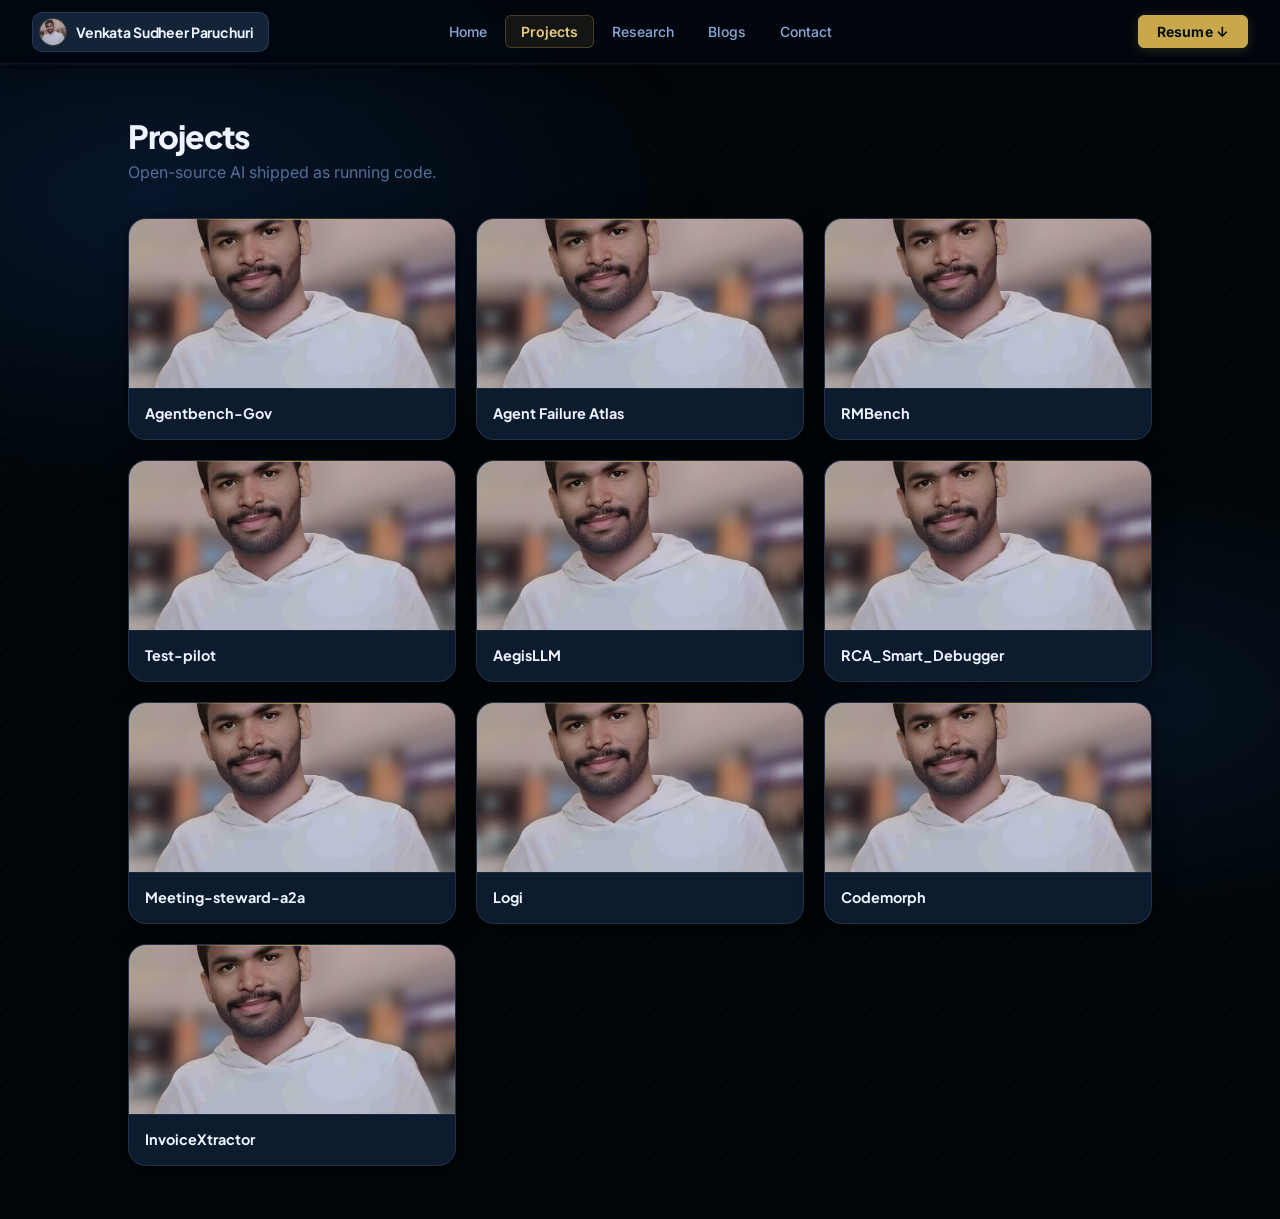
==== projects.html @ f0b174a9 "commit" ====
<!DOCTYPE html>
<html lang="en">
<head>
    <meta charset="UTF-8" />
    <meta name="viewport" content="width=device-width, initial-scale=1.0" />
    <title>Projects — Venkata Sudheer Paruchuri</title>
    <link rel="icon" href="PIC.jpg" type="image/jpeg" />
    <link rel="stylesheet" href="styles.css" />
</head>
<body>

<nav class="navbar">
    <div class="home-button">
        <img src="PIC.jpg" alt="Profile" />
        <span>Venkata Sudheer Paruchuri</span>
    </div>
    <div class="nav-center">
        <button onclick="location.href='index.html'">Home</button>
        <button class="active" onclick="location.href='projects.html'">Projects</button>
        <button onclick="location.href='research.html'">Research</button>
        <button onclick="location.href='blogs.html'">Blogs</button>
        <button onclick="location.href='contact.html'">Contact</button>
    </div>
    <div class="nav-end">
        <a href="Sudheer_Resume.pdf" target="_blank" download class="nav-resume">Resume ↓</a>
    </div>
</nav>

<main class="projects-container">
    <h1>Projects</h1>
    <span class="page-tagline">Open-source AI shipped as running code.</span>
    <div id="project-cards" class="project-cards">
        <div class="loading">Loading projects...</div>
    </div>
</main>

<script>
const username = "VenkataSudheer1863";

const projects = [
    { repo: "Agentbench-Gov",      title: "Agentbench-Gov"      },
    { repo: "Agent_failure_atlas", title: "Agent Failure Atlas"  },
    { repo: "RMBench",             title: "RMBench"              },
    { repo: "Test-pilot",      title: "Test-pilot"      },
    { repo: "AegisLLM",      title: "AegisLLM"      },
    { repo: "RCA_Smart_Debugger",      title: "RCA_Smart_Debugger"      },
    { repo: "meeting-steward-a2a",      title: "Meeting-steward-a2a"      },
    { repo: "Logi",      title: "Logi"      },
    { repo: "Codemorph",      title: "Codemorph"      },
    { repo: "InvoiceXtractor",      title: "InvoiceXtractor"      }
];

const container = document.getElementById("project-cards");

function renderProjects() {
    container.innerHTML = "";
    projects.forEach((project, idx) => {
        const imageUrl = `https://opengraph.githubassets.com/1/${username}/${project.repo}`;
        const card = document.createElement("div");
        card.className = "project-card reveal";
        card.style.transitionDelay = `${idx * 0.1}s`;
        card.innerHTML = `
            <img
                src="${imageUrl}"
                alt="${project.title}"
                loading="lazy"
                onerror="this.onerror=null;this.src='PIC.jpg';"
            />
            <h3>${project.title}</h3>
        `;
        card.onclick = () => {
            window.open(`https://github.com/${username}/${project.repo}`, "_blank");
        };
        container.appendChild(card);
    });

    // observe after render
    const observer = new IntersectionObserver(entries => {
        entries.forEach(entry => {
            if (entry.isIntersecting) {
                entry.target.classList.add('visible');
                observer.unobserve(entry.target);
            }
        });
    }, { threshold: 0.06 });

    document.querySelectorAll('.reveal').forEach(el => observer.observe(el));

    // 3D tilt
    document.querySelectorAll('.project-card').forEach(card => {
        card.addEventListener('mousemove', e => {
            const r = card.getBoundingClientRect();
            const x = (e.clientX - r.left) / r.width  - 0.5;
            const y = (e.clientY - r.top)  / r.height - 0.5;
            card.style.transform = `perspective(700px) rotateY(${x * 8}deg) rotateX(${-y * 8}deg) translateY(-5px)`;
        });
        card.addEventListener('mouseleave', () => { card.style.transform = ''; });
    });
}

document.addEventListener("DOMContentLoaded", renderProjects);
</script>

</body>
</html>
---- styles.css ----
@import url('https://fonts.googleapis.com/css2?family=Plus+Jakarta+Sans:wght@400;500;600;700;800&family=Inter:wght@300;400;500;600;700&display=swap');

/* ─── CSS Custom Property for Animated Ring ─── */
@property --ring-angle {
  syntax: '<angle>';
  inherits: false;
  initial-value: 180deg;
}

/* ─── Design Tokens ──────────────────────────── */
:root {
  --bg:          #010608;
  --bg-1:        #0d1b2e;
  --bg-2:        #132338;
  --bg-3:        #192d46;
  --bg-4:        #1f3756;
  --b0:          rgba(160,190,255,0.04);
  --b1:          rgba(160,190,255,0.08);
  --b2:          rgba(160,190,255,0.13);
  --b3:          rgba(160,190,255,0.22);
  --t0:          #eef3ff;
  --t1:          #8aaad8;
  --t2:          #546f9a;
  --t3:          #304870;
  --accent:      #c9a84c;
  --accent-dim:  rgba(201,168,76,0.10);
  --accent-bdr:  rgba(201,168,76,0.28);
  --accent-glow: rgba(201,168,76,0.22);
  --accent-txt:  #e8cf78;
  --green:       #34d399;
  --green-dim:   rgba(52,211,153,0.10);
  --amber:       #fbbf24;
  --amber-dim:   rgba(251,191,36,0.10);
  --font-h:      'Plus Jakarta Sans', system-ui, sans-serif;
  --font-b:      'Inter', system-ui, sans-serif;
  --tr:          0.2s ease;
  --tr-smooth:   0.4s cubic-bezier(0.16,1,0.3,1);
  --r-sm:        6px;
  --r:           10px;
  --r-lg:        14px;
  --r-xl:        18px;
  --shadow-sm:   0 1px 4px rgba(0,0,0,0.35), 0 1px 2px rgba(0,0,0,0.25);
  --shadow:      0 2px 10px rgba(0,0,0,0.45), 0 4px 24px rgba(0,0,0,0.30);
  --shadow-lg:   0 4px 16px rgba(0,0,0,0.55), 0 12px 44px rgba(0,0,0,0.40);
  --gold-line:   linear-gradient(90deg, transparent, var(--accent), transparent);
}

/* ─── Keyframes ──────────────────────────────── */

@keyframes ring-spin {
  to { --ring-angle: 540deg; }
}

@keyframes float {
  0%, 100% { transform: translateY(0px); }
  50%       { transform: translateY(-10px); }
}

@keyframes avatar-glow {
  0%, 100% {
    box-shadow: 0 0 0 1px rgba(201,168,76,0.15), 0 8px 36px rgba(201,168,76,0.22);
  }
  50% {
    box-shadow: 0 0 0 2px rgba(201,168,76,0.4), 0 8px 56px rgba(201,168,76,0.48),
                0 0 90px rgba(201,168,76,0.14);
  }
}

@keyframes pulse-dot {
  0%, 100% {
    box-shadow: 0 0 0 1px var(--accent-bdr), 0 0 8px var(--accent-glow);
    transform: scale(1);
  }
  50% {
    box-shadow: 0 0 0 4px rgba(201,168,76,0.12), 0 0 22px rgba(201,168,76,0.45);
    transform: scale(1.22);
  }
}

@keyframes pulse-green {
  0%, 100% {
    box-shadow: 0 0 6px rgba(52,211,153,0.4);
    transform: scale(1);
  }
  50% {
    box-shadow: 0 0 0 4px rgba(52,211,153,0.1), 0 0 20px rgba(52,211,153,0.55);
    transform: scale(1.25);
  }
}

@keyframes slideInLeft {
  from { opacity: 0; transform: translateX(-44px); }
  to   { opacity: 1; transform: translateX(0); }
}

@keyframes slideInRight {
  from { opacity: 0; transform: translateX(44px); }
  to   { opacity: 1; transform: translateX(0); }
}

@keyframes revealUp {
  from { opacity: 0; transform: translateY(28px); }
  to   { opacity: 1; transform: translateY(0); }
}

@keyframes fadeInUp {
  from { opacity: 0; transform: translateY(14px); }
  to   { opacity: 1; transform: translateY(0); }
}

@keyframes scaleIn {
  from { opacity: 0; transform: scale(0.88) translateY(18px); }
  to   { opacity: 1; transform: scale(1) translateY(0); }
}

@keyframes navbar-slide-down {
  from { transform: translateY(-100%); opacity: 0; }
  to   { transform: translateY(0);     opacity: 1; }
}

@keyframes shine-sweep {
  0%   { left: -80%; opacity: 0; }
  30%  { opacity: 0.55; }
  100% { left: 130%;   opacity: 0; }
}

@keyframes grid-drift {
  from { background-position: 0 0; }
  to   { background-position: 36px 36px; }
}

@keyframes gold-pulse {
  0%, 100% { opacity: 0.45; }
  50%       { opacity: 1; }
}

@keyframes dot-glow {
  0%, 100% {
    box-shadow: 0 0 6px rgba(201,168,76,0.45);
    transform: scale(1);
  }
  50% {
    box-shadow: 0 0 14px rgba(201,168,76,0.85), 0 0 28px rgba(201,168,76,0.3);
    transform: scale(1.35);
  }
}

@keyframes skill-pop {
  from { opacity: 0; transform: scale(0.78) translateY(8px); }
  to   { opacity: 1; transform: scale(1) translateY(0); }
}

@keyframes popup-in {
  from { opacity: 0; transform: scale(0.82) translateY(24px); }
  to   { opacity: 1; transform: scale(1) translateY(0); }
}

@keyframes name-glow {
  0%, 100% { text-shadow: none; }
  50%       { text-shadow: 0 0 32px rgba(201,168,76,0.22), 0 0 64px rgba(201,168,76,0.08); }
}

@keyframes border-breathe {
  0%, 100% { opacity: 0.45; transform: scaleX(0.65); }
  50%       { opacity: 1;    transform: scaleX(1); }
}

@keyframes status-glow-green {
  0%, 100% { box-shadow: 0 0 0 rgba(52,211,153,0); }
  50%       { box-shadow: 0 0 10px rgba(52,211,153,0.3); }
}

@keyframes bg-breathe {
  from { opacity: 0.6; }
  to   { opacity: 1; }
}

/* ─── Reset ──────────────────────────────────── */
*, *::before, *::after {
  box-sizing: border-box;
  scrollbar-width: thin;
  scrollbar-color: var(--bg-3) transparent;
}

*::-webkit-scrollbar { width: 4px; }
*::-webkit-scrollbar-track { background: transparent; }
*::-webkit-scrollbar-thumb { background: var(--bg-3); border-radius: 10px; }

body {
  margin: 0;
  background-color: var(--bg);
  background-image: radial-gradient(circle at 1px 1px, rgba(160,190,255,0.038) 1px, transparent 0);
  background-size: 36px 36px;
  font-family: var(--font-b);
  color: var(--t0);
  min-height: 100vh;
  -webkit-font-smoothing: antialiased;
  -moz-osx-font-smoothing: grayscale;
  animation: grid-drift 28s linear infinite;
}

body::before {
  content: '';
  position: fixed;
  inset: 0;
  background:
    radial-gradient(ellipse 70% 55% at 12% 22%, rgba(13,35,72,0.55) 0%, transparent 62%),
    radial-gradient(ellipse 55% 45% at 88% 78%, rgba(19,42,78,0.38) 0%, transparent 56%);
  pointer-events: none;
  z-index: 0;
  animation: bg-breathe 14s ease-in-out infinite alternate;
}

/* make sure all direct children sit above the ::before overlay */
body > * { position: relative; z-index: 1; }

/* ─── Navbar ─────────────────────────────────── */
.navbar {
  display: grid;
  grid-template-columns: 1fr auto 1fr;
  align-items: center;
  background: rgba(2,7,15,0.88);
  backdrop-filter: blur(24px);
  -webkit-backdrop-filter: blur(24px);
  padding: 0 32px;
  position: sticky;
  top: 0;
  z-index: 1000;
  border-bottom: 1px solid var(--b1);
  height: 64px;
  box-shadow: 0 1px 0 var(--b0), 0 4px 20px rgba(0,0,0,0.5);
  animation: navbar-slide-down 0.55s cubic-bezier(0.16,1,0.3,1) both;
}

.home-button {
  display: flex;
  align-items: center;
  gap: 9px;
  background: var(--bg-2);
  border: 1px solid var(--b2);
  padding: 5px 14px 5px 6px;
  border-radius: var(--r);
  cursor: default;
  color: var(--t0);
  font-family: var(--font-h);
  font-size: 0.875rem;
  font-weight: 700;
  letter-spacing: -0.01em;
  user-select: none;
  -webkit-user-select: none;
  width: fit-content;
  transition: border-color var(--tr), background var(--tr);
}

.home-button:hover {
  border-color: var(--accent-bdr);
  background: var(--bg-3);
}

.home-button img {
  width: 28px;
  height: 28px;
  border-radius: 50%;
  object-fit: cover;
  border: 1.5px solid var(--accent-bdr);
  transition: border-color var(--tr);
}

.nav-center {
  display: flex;
  align-items: center;
  gap: 2px;
}

.nav-center button {
  background: none;
  color: var(--t1);
  border: 1px solid transparent;
  padding: 7px 15px;
  border-radius: var(--r-sm);
  cursor: pointer;
  font-family: var(--font-b);
  font-size: 0.875rem;
  font-weight: 500;
  transition: color var(--tr), border-color var(--tr), background var(--tr), transform var(--tr);
}

.nav-center button:hover {
  color: var(--t0);
  border-color: var(--b2);
  background: var(--bg-2);
  transform: translateY(-1px);
}

.nav-center button:active {
  transform: translateY(0);
}

.nav-center button.active {
  color: var(--accent-txt);
  border-color: var(--accent-bdr);
  background: var(--accent-dim);
  font-weight: 600;
}

.nav-end {
  display: flex;
  justify-content: flex-end;
  align-items: center;
}

.nav-resume {
  display: inline-flex;
  align-items: center;
  gap: 6px;
  background: var(--accent);
  color: #07120a !important;
  border: 1px solid var(--accent) !important;
  padding: 7px 18px;
  border-radius: var(--r-sm);
  text-decoration: none;
  font-family: var(--font-b);
  font-size: 0.875rem;
  font-weight: 700;
  letter-spacing: 0.01em;
  position: relative;
  overflow: hidden;
  transition: background var(--tr), box-shadow var(--tr), transform var(--tr);
  box-shadow: 0 2px 12px var(--accent-glow);
}

.nav-resume::after {
  content: '';
  position: absolute;
  top: 0; bottom: 0;
  width: 40%;
  background: linear-gradient(90deg, transparent, rgba(255,255,255,0.35), transparent);
  left: -80%;
  skewX: -12deg;
  transition: none;
}

.nav-resume:hover::after {
  animation: shine-sweep 0.55s ease forwards;
}

.nav-resume:hover {
  background: #e8cf78 !important;
  border-color: #e8cf78 !important;
  box-shadow: 0 4px 20px var(--accent-glow) !important;
  color: #07120a !important;
  transform: translateY(-1px);
}

/* ─── Page-load animation helpers ───────────── */
.projects-container h1,
.research-container h1,
.blog-container h1,
.page-header h1 {
  animation: fadeInUp 0.48s ease both;
}

.page-tagline {
  display: block;
  font-size: 1rem;
  color: var(--t2);
  font-weight: 400;
  margin: 4px 0 36px;
  animation: fadeInUp 0.48s ease 0.12s both;
}

.page-header {
  max-width: 1060px;
  margin: 52px auto 0;
  padding: 0 40px;
}

/* ─── Home: Layout ───────────────────────────── */
.hero-layout {
  display: flex;
  max-width: 1440px;
  margin: 0 auto;
  padding: 0 40px 56px;
  gap: 40px;
  box-sizing: border-box;
  align-items: flex-start;
}

/* ─── Home: Hero Sidebar ─────────────────────── */
.hero-sidebar {
  flex: 0 0 280px;
  position: sticky;
  top: 64px;
  height: calc(100vh - 64px);
  display: flex;
  flex-direction: column;
  align-items: center;
  justify-content: center;
  padding: 24px 12px;
  text-align: center;
  overflow-y: auto;
  animation: slideInLeft 0.75s cubic-bezier(0.16,1,0.3,1) 0.1s both;
}

/* Gold spinning ring */
.profile-avatar-wrap {
  position: relative;
  width: 190px;
  height: 190px;
  border-radius: 50%;
  background: conic-gradient(from var(--ring-angle), #c9a84c, #f5e49a, #c9a84c, #a07c28, #c9a84c);
  padding: 2.5px;
  flex-shrink: 0;
  margin-bottom: 22px;
  animation:
    ring-spin   8s  linear       infinite,
    avatar-glow 4s  ease-in-out  infinite,
    float       6s  ease-in-out  infinite;
}

.profile-avatar-wrap img {
  width: 100%;
  height: 100%;
  border-radius: 50%;
  object-fit: cover;
  display: block;
  background: var(--bg-1);
}

.profile-name {
  margin: 0 0 8px;
  font-family: var(--font-h);
  font-size: 1.18rem;
  font-weight: 800;
  color: var(--t0);
  letter-spacing: -0.02em;
  animation: fadeInUp 0.6s ease 0.5s both, name-glow 5s ease-in-out 1.5s infinite;
}

.profile-title {
  margin: 0 0 18px;
  font-size: 0.78rem;
  color: var(--accent-txt);
  font-weight: 600;
  letter-spacing: 0.06em;
  text-transform: uppercase;
  animation: fadeInUp 0.6s ease 0.6s both;
}

.profile-roles {
  display: flex;
  flex-wrap: wrap;
  gap: 6px;
  justify-content: center;
  margin-bottom: 20px;
}

.role-chip {
  font-size: 0.68rem;
  font-weight: 600;
  color: var(--accent-txt);
  background: var(--accent-dim);
  border: 1px solid var(--accent-bdr);
  border-radius: 100px;
  padding: 4px 12px;
  letter-spacing: 0.03em;
  transition: background var(--tr), transform var(--tr);
}

.role-chip:hover {
  background: rgba(201,168,76,0.18);
  transform: translateY(-2px);
}

.profile-bio {
  font-size: 0.8rem;
  color: var(--t1);
  line-height: 1.8;
  margin: 0 0 24px;
  max-width: 250px;
}

.profile-actions {
  display: flex;
  gap: 10px;
  justify-content: center;
  flex-wrap: wrap;
  margin-bottom: 28px;
  animation: fadeInUp 0.6s ease 0.75s both;
}

.btn-primary {
  display: inline-flex;
  align-items: center;
  padding: 9px 20px;
  background: var(--accent);
  color: #07120a;
  border: 1px solid var(--accent);
  border-radius: var(--r-sm);
  text-decoration: none;
  font-family: var(--font-b);
  font-size: 0.82rem;
  font-weight: 700;
  letter-spacing: 0.01em;
  position: relative;
  overflow: hidden;
  transition: background var(--tr), box-shadow var(--tr), transform var(--tr);
  box-shadow: 0 2px 10px var(--accent-glow);
}

.btn-primary::after {
  content: '';
  position: absolute;
  top: 0; bottom: 0;
  width: 45%;
  background: linear-gradient(90deg, transparent, rgba(255,255,255,0.38), transparent);
  left: -80%;
}

.btn-primary:hover::after {
  animation: shine-sweep 0.52s ease forwards;
}

.btn-primary:hover {
  background: #e8cf78;
  box-shadow: 0 4px 22px var(--accent-glow);
  transform: translateY(-2px);
}

.btn-primary:active { transform: translateY(0); }

.btn-ghost {
  display: inline-flex;
  align-items: center;
  padding: 9px 20px;
  background: transparent;
  color: var(--t0);
  border: 1px solid var(--b2);
  border-radius: var(--r-sm);
  text-decoration: none;
  font-family: var(--font-b);
  font-size: 0.82rem;
  font-weight: 500;
  transition: background var(--tr), border-color var(--tr), transform var(--tr), box-shadow var(--tr);
}

.btn-ghost:hover {
  background: var(--bg-2);
  border-color: var(--b3);
  transform: translateY(-2px);
  box-shadow: 0 4px 14px rgba(0,0,0,0.3);
}

.btn-ghost:active { transform: translateY(0); }

.profile-stats {
  display: grid;
  grid-template-columns: repeat(3, 1fr);
  gap: 10px;
  width: 100%;
  border-top: 1px solid var(--b1);
  padding-top: 22px;
  margin-top: 4px;
}

.stat-item {
  display: flex;
  flex-direction: column;
  align-items: center;
  gap: 3px;
  transition: transform var(--tr);
}

.stat-item:hover { transform: translateY(-3px); }

.stat-num {
  font-family: var(--font-h);
  font-size: 1.45rem;
  font-weight: 800;
  color: var(--accent-txt);
  letter-spacing: -0.04em;
}

.stat-label {
  font-size: 0.65rem;
  font-weight: 600;
  color: var(--t2);
  text-transform: uppercase;
  letter-spacing: 0.1em;
}

/* ─── Home: Content Column ───────────────────── */
.hero-content {
  flex: 1;
  display: flex;
  flex-direction: column;
  gap: 16px;
  min-width: 0;
  padding-top: 32px;
  animation: slideInRight 0.75s cubic-bezier(0.16,1,0.3,1) 0.2s both;
}

/* ─── Section Cards ──────────────────────────── */
.section-card {
  background: var(--bg-1);
  border: 1px solid var(--b2);
  border-radius: var(--r-xl);
  padding: 24px 28px;
  box-shadow: var(--shadow);
  transition: border-color var(--tr-smooth), box-shadow var(--tr-smooth), transform var(--tr-smooth);
  position: relative;
  overflow: hidden;
}

.section-card::before {
  content: '';
  position: absolute;
  top: 0; left: 10%; right: 10%;
  height: 1px;
  background: var(--gold-line);
  animation: border-breathe 4s ease-in-out infinite;
}

.section-card:hover {
  border-color: var(--accent-bdr);
  box-shadow: var(--shadow-lg), 0 0 0 1px var(--accent-dim);
  transform: translateY(-3px);
}

.section-card h2 {
  display: flex;
  align-items: center;
  gap: 8px;
  margin: 0 0 20px;
  font-family: var(--font-h);
  font-size: 0.65rem;
  font-weight: 700;
  letter-spacing: 0.14em;
  text-transform: uppercase;
  color: var(--t2);
}

.section-card h2::before {
  content: '';
  width: 6px;
  height: 6px;
  border-radius: 50%;
  background: var(--accent);
  box-shadow: 0 0 8px var(--accent-glow);
  flex-shrink: 0;
  animation: dot-glow 3s ease-in-out infinite;
}

/* ─── Skills ─────────────────────────────────── */
.skills-group { margin-bottom: 16px; }
.skills-group:last-child { margin-bottom: 0; }

.skills-label {
  font-family: var(--font-b);
  font-size: 0.72rem;
  color: var(--t1);
  font-weight: 600;
  margin-bottom: 8px;
  display: block;
  letter-spacing: 0.02em;
}

.skill-tags {
  display: flex;
  flex-wrap: wrap;
  gap: 5px;
}

.skill-tag {
  font-size: 0.72rem;
  color: var(--t0);
  background: var(--bg-2);
  border: 1px solid var(--b1);
  border-radius: var(--r-sm);
  padding: 4px 10px;
  font-weight: 400;
  transition: border-color var(--tr), background var(--tr), color var(--tr), transform var(--tr), box-shadow var(--tr);
  animation: skill-pop 0.35s cubic-bezier(0.16,1,0.3,1) both;
  animation-delay: calc(var(--i, 0) * 0.04s + 0.3s);
}

.skill-tag:hover {
  background: var(--bg-3);
  border-color: var(--accent-bdr);
  color: var(--accent-txt);
  transform: translateY(-2px);
  box-shadow: 0 4px 12px rgba(0,0,0,0.3);
}

/* ─── Experience Timeline ────────────────────── */
.exp-item {
  padding: 0 0 24px 22px;
  border-left: 1px solid var(--b2);
  position: relative;
  transition: border-left-color var(--tr);
}

.exp-item:hover {
  border-left-color: var(--accent-bdr);
}

.exp-item::before {
  content: '';
  position: absolute;
  left: -5px;
  top: 6px;
  width: 9px;
  height: 9px;
  border-radius: 50%;
  background: var(--accent);
  border: 2px solid var(--bg-1);
  box-shadow: 0 0 0 1px var(--accent-bdr), 0 0 10px var(--accent-glow);
  animation: pulse-dot 2.6s ease-in-out infinite;
}

.exp-item:last-child {
  padding-bottom: 0;
  border-left-color: transparent;
}

.exp-header {
  display: flex;
  align-items: flex-start;
  justify-content: space-between;
  gap: 12px;
  margin-bottom: 8px;
}

.exp-title {
  font-family: var(--font-h);
  font-size: 0.9rem;
  font-weight: 700;
  color: var(--t0);
  margin: 0 0 3px;
}

.exp-company {
  font-size: 0.78rem;
  color: var(--accent-txt);
  margin: 0;
  font-weight: 500;
}

.exp-date {
  font-size: 0.68rem;
  color: var(--t2);
  white-space: nowrap;
  background: var(--bg-3);
  border: 1px solid var(--b1);
  border-radius: var(--r-sm);
  padding: 3px 9px;
  flex-shrink: 0;
  margin-top: 2px;
  letter-spacing: 0.02em;
  transition: border-color var(--tr), color var(--tr);
}

.exp-item:hover .exp-date {
  border-color: var(--accent-bdr);
  color: var(--accent-txt);
}

.exp-desc {
  font-size: 0.79rem;
  color: var(--t1);
  line-height: 1.72;
  margin: 0;
}

/* ─── Education ──────────────────────────────── */
.edu-item {
  display: flex;
  align-items: flex-start;
  justify-content: space-between;
  gap: 12px;
  padding: 13px 0;
  border-bottom: 1px solid var(--b1);
  transition: transform var(--tr);
}

.edu-item:hover { transform: translateX(4px); }
.edu-item:first-child { padding-top: 0; }
.edu-item:last-child  { border-bottom: none; padding-bottom: 0; }

.edu-name {
  font-family: var(--font-h);
  font-size: 0.88rem;
  font-weight: 700;
  color: var(--t0);
  margin: 0 0 3px;
}

.edu-inst {
  font-size: 0.77rem;
  color: var(--t1);
  margin: 0;
}

.edu-grade {
  font-size: 0.68rem;
  color: var(--accent-txt);
  white-space: nowrap;
  background: var(--accent-dim);
  border: 1px solid var(--accent-bdr);
  border-radius: var(--r-sm);
  padding: 3px 9px;
  flex-shrink: 0;
  margin-top: 2px;
  font-weight: 600;
  transition: background var(--tr), box-shadow var(--tr);
}

.edu-item:hover .edu-grade {
  background: rgba(201,168,76,0.18);
  box-shadow: 0 0 12px var(--accent-glow);
}

/* ─── Projects Page ──────────────────────────── */
.projects-container {
  padding: 52px 48px;
  max-width: 1120px;
  margin: 0 auto;
}

.projects-container h1,
.blog-container h1,
.research-container h1 {
  font-family: var(--font-h);
  font-size: 2rem;
  font-weight: 800;
  margin: 0 0 6px;
  letter-spacing: -0.04em;
  color: var(--t0);
}

.page-subtitle {
  color: var(--t2);
  font-size: 0.86rem;
  margin: 0 0 36px;
  line-height: 1.5;
}

.project-cards {
  display: grid;
  grid-template-columns: repeat(3, 1fr);
  gap: 20px;
}

.project-card {
  background: var(--bg-1);
  border-radius: var(--r-xl);
  border: 1px solid var(--b2);
  cursor: pointer;
  overflow: hidden;
  box-shadow: var(--shadow);
  transition: transform var(--tr-smooth), border-color var(--tr-smooth), box-shadow var(--tr-smooth);
  display: flex;
  flex-direction: column;
  position: relative;
  transform-style: preserve-3d;
  will-change: transform;
}

.project-card::before {
  content: '';
  position: absolute;
  top: 0; left: 10%; right: 10%;
  height: 1px;
  background: var(--gold-line);
  opacity: 0.75;
  transition: opacity var(--tr);
  z-index: 1;
  animation: border-breathe 4s ease-in-out infinite;
}

.project-card:hover::before { opacity: 1; }

.project-card:hover {
  border-color: var(--accent-bdr);
  box-shadow: var(--shadow-lg), 0 0 0 1px var(--accent-dim);
}

.project-card img {
  width: 100%;
  height: 170px;
  object-fit: cover;
  display: block;
  border-bottom: 1px solid var(--b1);
  transition: transform 0.5s ease;
}

.project-card:hover img {
  transform: scale(1.04);
}

.project-card h3 {
  margin: 0;
  font-family: var(--font-h);
  font-size: 0.9rem;
  font-weight: 700;
  color: var(--t0);
  padding: 14px 16px 16px;
  line-height: 1.4;
}

.project-card p {
  margin: 0;
  padding: 0 16px 14px;
  font-size: 0.79rem;
  color: var(--t2);
  line-height: 1.5;
}

/* ─── Reveal (scroll-triggered) ─────────────── */
.reveal {
  opacity: 0;
  transform: translateY(30px);
  transition: opacity 0.65s cubic-bezier(0.16,1,0.3,1), transform 0.65s cubic-bezier(0.16,1,0.3,1);
}

.reveal.visible {
  opacity: 1;
  transform: translateY(0);
}

.reveal-left {
  opacity: 0;
  transform: translateX(-30px);
  transition: opacity 0.65s cubic-bezier(0.16,1,0.3,1), transform 0.65s cubic-bezier(0.16,1,0.3,1);
}

.reveal-left.visible {
  opacity: 1;
  transform: translateX(0);
}

.reveal-scale {
  opacity: 0;
  transform: scale(0.92);
  transition: opacity 0.55s cubic-bezier(0.16,1,0.3,1), transform 0.55s cubic-bezier(0.16,1,0.3,1);
}

.reveal-scale.visible {
  opacity: 1;
  transform: scale(1);
}

/* ─── Research Page ──────────────────────────── */
.research-container {
  padding: 52px 48px;
  max-width: 1120px;
  margin: 0 auto;
}

.research-interests {
  display: flex;
  flex-wrap: wrap;
  gap: 7px;
  margin-bottom: 44px;
}

.interest-tag {
  font-size: 0.74rem;
  color: var(--t1);
  background: var(--bg-1);
  border: 1px solid var(--b2);
  border-radius: 100px;
  padding: 5px 13px;
  font-weight: 500;
  transition: border-color var(--tr), color var(--tr), background var(--tr), transform var(--tr);
}

.interest-tag:hover {
  border-color: var(--accent-bdr);
  color: var(--accent-txt);
  background: var(--accent-dim);
  transform: translateY(-2px);
}

.research-section-title {
  display: flex;
  align-items: center;
  gap: 8px;
  font-size: 0.65rem;
  font-weight: 700;
  letter-spacing: 0.14em;
  text-transform: uppercase;
  color: var(--t2);
  margin: 0 0 4px;
  padding-bottom: 12px;
  border-bottom: 1px solid var(--b1);
}

.research-section-title.published::before {
  content: '';
  width: 6px;
  height: 6px;
  border-radius: 50%;
  background: var(--green);
  box-shadow: 0 0 8px rgba(52,211,153,0.5);
  flex-shrink: 0;
  animation: pulse-green 2.4s ease-in-out infinite;
}

.research-section-title.inprogress::before {
  content: '';
  width: 6px;
  height: 6px;
  border-radius: 50%;
  background: var(--amber);
  box-shadow: 0 0 8px rgba(251,191,36,0.5);
  flex-shrink: 0;
  animation: gold-pulse 2.2s ease-in-out infinite;
}

/* Two-column flat grid */
.research-columns {
  display: grid;
  grid-template-columns: 1fr 1fr;
  gap: 14px 28px;
  align-items: stretch;
}

.research-columns .research-section-title { margin-top: 0; }

.research-columns .paper-card {
  margin-bottom: 0;
  display: flex;
  flex-direction: column;
}

.paper-card {
  background: var(--bg-1);
  border: 1px solid var(--b2);
  border-radius: var(--r-xl);
  padding: 24px 26px;
  margin-bottom: 14px;
  box-shadow: var(--shadow);
  transition: border-color var(--tr-smooth), box-shadow var(--tr-smooth), transform var(--tr-smooth);
  position: relative;
  overflow: hidden;
  will-change: transform;
}

.paper-card::before {
  content: '';
  position: absolute;
  top: 0; left: 10%; right: 10%;
  height: 1px;
  background: var(--gold-line);
  animation: border-breathe 4s ease-in-out infinite;
}

.paper-card:hover {
  border-color: var(--accent-bdr);
  box-shadow: var(--shadow-lg), 0 0 0 1px var(--accent-dim);
  transform: translateY(-3px);
}

.paper-card-header {
  display: flex;
  align-items: flex-start;
  justify-content: space-between;
  gap: 16px;
  margin-bottom: 10px;
}

.paper-card-title {
  font-family: var(--font-h);
  font-size: 0.95rem;
  font-weight: 700;
  color: var(--t0);
  margin: 0 0 5px;
  line-height: 1.4;
}

.paper-journal {
  font-size: 0.74rem;
  color: var(--t2);
  margin: 0;
  line-height: 1.4;
}

/* Status Badges */
.status-badge {
  font-size: 0.62rem;
  font-weight: 700;
  padding: 3px 10px;
  border-radius: 100px;
  white-space: nowrap;
  flex-shrink: 0;
  letter-spacing: 0.06em;
  text-transform: uppercase;
  transition: box-shadow var(--tr);
}

.status-published {
  background: var(--green-dim);
  color: var(--green);
  border: 1px solid rgba(52,211,153,0.22);
  animation: status-glow-green 3s ease-in-out infinite;
}

.status-progress {
  background: var(--amber-dim);
  color: var(--amber);
  border: 1px solid rgba(251,191,36,0.22);
}

.status-review {
  background: var(--accent-dim);
  color: var(--accent-txt);
  border: 1px solid var(--accent-bdr);
}

.paper-desc {
  font-size: 0.8rem;
  color: var(--t1);
  line-height: 1.72;
  margin: 10px 0 16px;
  flex: 1;
}

.paper-footer {
  display: flex;
  align-items: center;
  justify-content: space-between;
  gap: 12px;
  flex-wrap: wrap;
}

.paper-tags {
  display: flex;
  flex-wrap: wrap;
  gap: 5px;
}

.paper-tag {
  font-size: 0.67rem;
  color: var(--t2);
  background: var(--bg-2);
  border: 1px solid var(--b1);
  border-radius: var(--r-sm);
  padding: 2px 7px;
  transition: border-color var(--tr), color var(--tr), background var(--tr);
}

.paper-tag:hover {
  border-color: var(--b2);
  color: var(--t1);
  background: var(--bg-3);
}

.paper-link {
  font-size: 0.77rem;
  color: var(--accent-txt);
  text-decoration: none;
  font-weight: 600;
  border: 1px solid var(--accent-bdr);
  border-radius: var(--r-sm);
  padding: 5px 13px;
  white-space: nowrap;
  background: var(--accent-dim);
  transition: all var(--tr);
  position: relative;
  overflow: hidden;
}

.paper-link::after {
  content: '';
  position: absolute;
  top: 0; bottom: 0;
  width: 50%;
  background: linear-gradient(90deg, transparent, rgba(255,255,255,0.2), transparent);
  left: -80%;
}

.paper-link:hover::after {
  animation: shine-sweep 0.5s ease forwards;
}

.paper-link:hover {
  background: rgba(201,168,76,0.18);
  border-color: var(--accent);
  color: #f5e49a;
  box-shadow: 0 2px 12px var(--accent-glow);
  transform: translateY(-1px);
}

/* ─── Blogs Page ─────────────────────────────── */
.blog-container {
  padding: 52px 48px;
  max-width: 1120px;
  margin: 0 auto;
}

.blog-cards {
  display: grid;
  grid-template-columns: repeat(3, 1fr);
  gap: 20px;
}

.blog-card {
  background: var(--bg-1);
  border-radius: var(--r-xl);
  border: 1px solid var(--b2);
  cursor: pointer;
  overflow: hidden;
  box-shadow: var(--shadow);
  transition: transform var(--tr-smooth), border-color var(--tr-smooth), box-shadow var(--tr-smooth);
  display: flex;
  flex-direction: column;
  position: relative;
  will-change: transform;
}

.blog-card::before {
  content: '';
  position: absolute;
  top: 0; left: 10%; right: 10%;
  height: 1px;
  background: var(--gold-line);
  opacity: 0.75;
  transition: opacity var(--tr);
  z-index: 1;
  animation: border-breathe 4s ease-in-out infinite;
}

.blog-card:hover::before { opacity: 1; }

.blog-card:hover {
  border-color: var(--accent-bdr);
  box-shadow: var(--shadow-lg), 0 0 0 1px var(--accent-dim);
}

.blog-card img {
  width: 100%;
  height: 200px;
  object-fit: cover;
  display: block;
  border-bottom: 1px solid var(--b1);
  transition: transform 0.5s ease;
}

.blog-card:hover img {
  transform: scale(1.04);
}

.blog-card h3 {
  margin: 0;
  font-family: var(--font-h);
  font-size: 0.9rem;
  font-weight: 700;
  color: var(--t0);
  padding: 14px 16px 16px;
  line-height: 1.45;
}

/* ─── Contact Page ───────────────────────────── */
.contact-wrapper {
  display: flex;
  max-width: 980px;
  margin: 32px auto 60px;
  gap: 28px;
  padding: 0 40px;
}

.contact-card {
  background: var(--bg-1);
  border: 1px solid var(--b2);
  border-radius: var(--r-xl);
  flex: 1;
  padding: 36px;
  display: flex;
  flex-direction: column;
  box-shadow: var(--shadow);
  transition: border-color var(--tr-smooth), box-shadow var(--tr-smooth), transform var(--tr-smooth);
  position: relative;
  overflow: hidden;
}

.contact-card::before {
  content: '';
  position: absolute;
  top: 0; left: 10%; right: 10%;
  height: 1px;
  background: var(--gold-line);
  animation: border-breathe 4s ease-in-out infinite;
}

.contact-card:hover {
  border-color: var(--accent-bdr);
  box-shadow: var(--shadow-lg), 0 0 0 1px var(--accent-dim);
  transform: translateY(-2px);
}

.contact-profile-img {
  width: 100px;
  height: 100px;
  border-radius: 50%;
  object-fit: cover;
  display: block;
  margin: 0 auto 20px;
  border: 2px solid var(--accent-bdr);
  box-shadow: 0 0 0 1px var(--accent-dim);
  transition: box-shadow var(--tr), transform var(--tr);
}

.contact-profile-img:hover {
  box-shadow: 0 0 0 3px var(--accent-bdr), 0 0 24px var(--accent-glow);
  transform: scale(1.05);
}

.contact-info h2 {
  margin: 0 0 20px;
  font-family: var(--font-h);
  font-size: 1.15rem;
  font-weight: 800;
  text-align: center;
  letter-spacing: -0.02em;
  color: var(--t0);
}

.contact-info p {
  font-size: 0.82rem;
  color: var(--t1);
  margin: 10px 0;
  line-height: 1.58;
}

.contact-info strong { color: var(--t0); }

.contact-info a {
  color: var(--accent-txt);
  text-decoration: none;
  transition: color var(--tr);
}
.contact-info a:hover { color: #f5e49a; }

.contact-form h1 {
  font-family: var(--font-h);
  font-size: 1.15rem;
  font-weight: 800;
  letter-spacing: -0.02em;
  text-align: center;
  margin: 0 0 24px;
  color: var(--t0);
}

.contact-form label {
  display: block;
  margin-bottom: 5px;
  font-weight: 500;
  font-size: 0.76rem;
  color: var(--t1);
  letter-spacing: 0.01em;
}

.contact-form input,
.contact-form textarea {
  width: 100%;
  background: var(--bg-2);
  border: 1px solid var(--b2);
  border-radius: var(--r-sm);
  padding: 10px 13px;
  margin-bottom: 16px;
  color: var(--t0);
  font-family: var(--font-b);
  font-size: 0.84rem;
  resize: vertical;
  transition: border-color var(--tr), box-shadow var(--tr), background var(--tr);
}

.contact-form input:focus,
.contact-form textarea:focus {
  outline: none;
  border-color: var(--accent-bdr);
  box-shadow: 0 0 0 3px var(--accent-dim);
  background: var(--bg-3);
}

.contact-form input::placeholder,
.contact-form textarea::placeholder {
  color: var(--t3);
}

.contact-form button {
  background: var(--accent);
  color: #07120a;
  border: 1px solid var(--accent);
  padding: 12px;
  border-radius: var(--r-sm);
  font-family: var(--font-b);
  font-size: 0.88rem;
  font-weight: 700;
  cursor: pointer;
  transition: background var(--tr), box-shadow var(--tr), transform var(--tr);
  width: 100%;
  letter-spacing: 0.02em;
  box-shadow: 0 2px 12px var(--accent-glow);
  position: relative;
  overflow: hidden;
}

.contact-form button::after {
  content: '';
  position: absolute;
  top: 0; bottom: 0;
  width: 45%;
  background: linear-gradient(90deg, transparent, rgba(255,255,255,0.38), transparent);
  left: -80%;
}

.contact-form button:hover::after {
  animation: shine-sweep 0.52s ease forwards;
}

.contact-form button:hover {
  background: #e8cf78;
  box-shadow: 0 4px 24px var(--accent-glow);
  transform: translateY(-1px);
}

.contact-form button:active { transform: translateY(0); }

/* ─── Popup ──────────────────────────────────── */
.popup-overlay {
  position: fixed;
  top: 0; left: 0;
  width: 100%; height: 100%;
  background: rgba(2,7,15,0.82);
  backdrop-filter: blur(8px);
  -webkit-backdrop-filter: blur(8px);
  display: flex;
  align-items: center;
  justify-content: center;
  z-index: 2000;
  visibility: hidden;
  opacity: 0;
  transition: visibility 0s linear 0.28s, opacity 0.28s;
}

.popup-overlay.active {
  visibility: visible;
  opacity: 1;
  transition-delay: 0s;
}

.popup {
  background: var(--bg-2);
  border: 1px solid var(--accent-bdr);
  padding: 40px 52px;
  border-radius: var(--r-xl);
  color: var(--t0);
  text-align: center;
  max-width: 400px;
  box-shadow: var(--shadow-lg), 0 0 60px rgba(201,168,76,0.12);
  position: relative;
  overflow: hidden;
  animation: popup-in 0.45s cubic-bezier(0.16,1,0.3,1) both;
}

.popup::before {
  content: '';
  position: absolute;
  top: 0; left: 10%; right: 10%;
  height: 1px;
  background: var(--gold-line);
  animation: border-breathe 3s ease-in-out infinite;
}

.popup h2 {
  margin: 0 0 10px;
  font-family: var(--font-h);
  font-size: 1.3rem;
  letter-spacing: -0.02em;
  color: var(--accent-txt);
}

.popup p {
  color: var(--t1);
  font-size: 0.86rem;
  margin: 0 0 24px;
  line-height: 1.5;
}

.popup button {
  padding: 9px 26px;
  background: var(--accent);
  border: 1px solid var(--accent);
  border-radius: var(--r-sm);
  color: #07120a;
  font-family: var(--font-b);
  cursor: pointer;
  font-size: 0.88rem;
  font-weight: 700;
  transition: background var(--tr), box-shadow var(--tr), transform var(--tr);
  position: relative;
  overflow: hidden;
}

.popup button::after {
  content: '';
  position: absolute;
  top: 0; bottom: 0;
  width: 45%;
  background: linear-gradient(90deg, transparent, rgba(255,255,255,0.38), transparent);
  left: -80%;
}

.popup button:hover::after { animation: shine-sweep 0.52s ease forwards; }

.popup button:hover {
  background: #e8cf78;
  box-shadow: 0 4px 20px var(--accent-glow);
  transform: translateY(-1px);
}

/* ─── Social Links ───────────────────────────── */
.social-links-container {
  display: flex;
  gap: 7px;
  flex-wrap: wrap;
  margin-top: 20px;
}

.social-link {
  display: flex;
  align-items: center;
  gap: 7px;
  padding: 8px 14px;
  background: var(--bg-2);
  border: 1px solid var(--b2);
  border-radius: var(--r-sm);
  text-decoration: none;
  color: var(--t1);
  font-family: var(--font-b);
  font-weight: 500;
  font-size: 0.8rem;
  transition: all var(--tr-smooth);
}

.social-link:hover {
  transform: translateY(-3px);
  box-shadow: 0 6px 20px rgba(0,0,0,0.4);
}

.social-icon {
  width: 15px;
  height: 15px;
  display: flex;
  align-items: center;
  justify-content: center;
  flex-shrink: 0;
}
.social-icon svg { width: 100%; height: 100%; }

.social-text { font-size: 0.8rem; font-weight: 600; }

.social-link.linkedin:hover {
  background: #0077b5;
  border-color: #0077b5;
  color: white;
  box-shadow: 0 6px 20px rgba(0,119,181,0.4);
}

.social-link.github:hover {
  background: #24292e;
  border-color: #555;
  color: white;
  box-shadow: 0 6px 20px rgba(36,41,46,0.6);
}

/* ─── Loading ────────────────────────────────── */
.loading {
  text-align: center;
  padding: 60px;
  font-size: 0.88rem;
  color: var(--t2);
}

/* ─── Responsive ─────────────────────────────── */
@media (max-width: 1000px) {
  .project-cards, .blog-cards {
    grid-template-columns: repeat(2, 1fr);
  }
}

@media (max-width: 900px) {
  .hero-layout {
    flex-direction: column;
    height: auto;
    padding: 24px;
    gap: 24px;
  }

  .hero-sidebar {
    flex: 0 0 auto;
    padding: 20px 16px;
    animation: revealUp 0.7s cubic-bezier(0.16,1,0.3,1) 0.1s both;
  }

  .hero-content {
    height: auto;
    animation: revealUp 0.7s cubic-bezier(0.16,1,0.3,1) 0.25s both;
  }

  .contact-wrapper {
    flex-direction: column;
    padding: 0 24px;
    gap: 20px;
  }

  .paper-card-header { flex-direction: column; gap: 8px; }

  .research-columns { grid-template-columns: 1fr; }

  .navbar { grid-template-columns: auto 1fr auto; }

  .nav-center { justify-content: center; }
}

@media (max-width: 700px) {
  .navbar { padding: 0 14px; }
  .home-button span { display: none; }
  .nav-center button { padding: 6px 10px; font-size: 0.8rem; }
}

@media (max-width: 640px) {
  .project-cards, .blog-cards { grid-template-columns: 1fr; }

  .projects-container,
  .blog-container,
  .research-container {
    padding: 32px 20px;
  }

  .paper-card { padding: 18px 20px; }

  .edu-item { flex-direction: column; gap: 4px; }

  .exp-header { flex-direction: column; gap: 4px; }
}

/* ─── Reduced motion ─────────────────────────── */
@media (prefers-reduced-motion: reduce) {
  *, *::before, *::after {
    animation-duration: 0.01ms !important;
    animation-iteration-count: 1 !important;
    transition-duration: 0.01ms !important;
  }
}
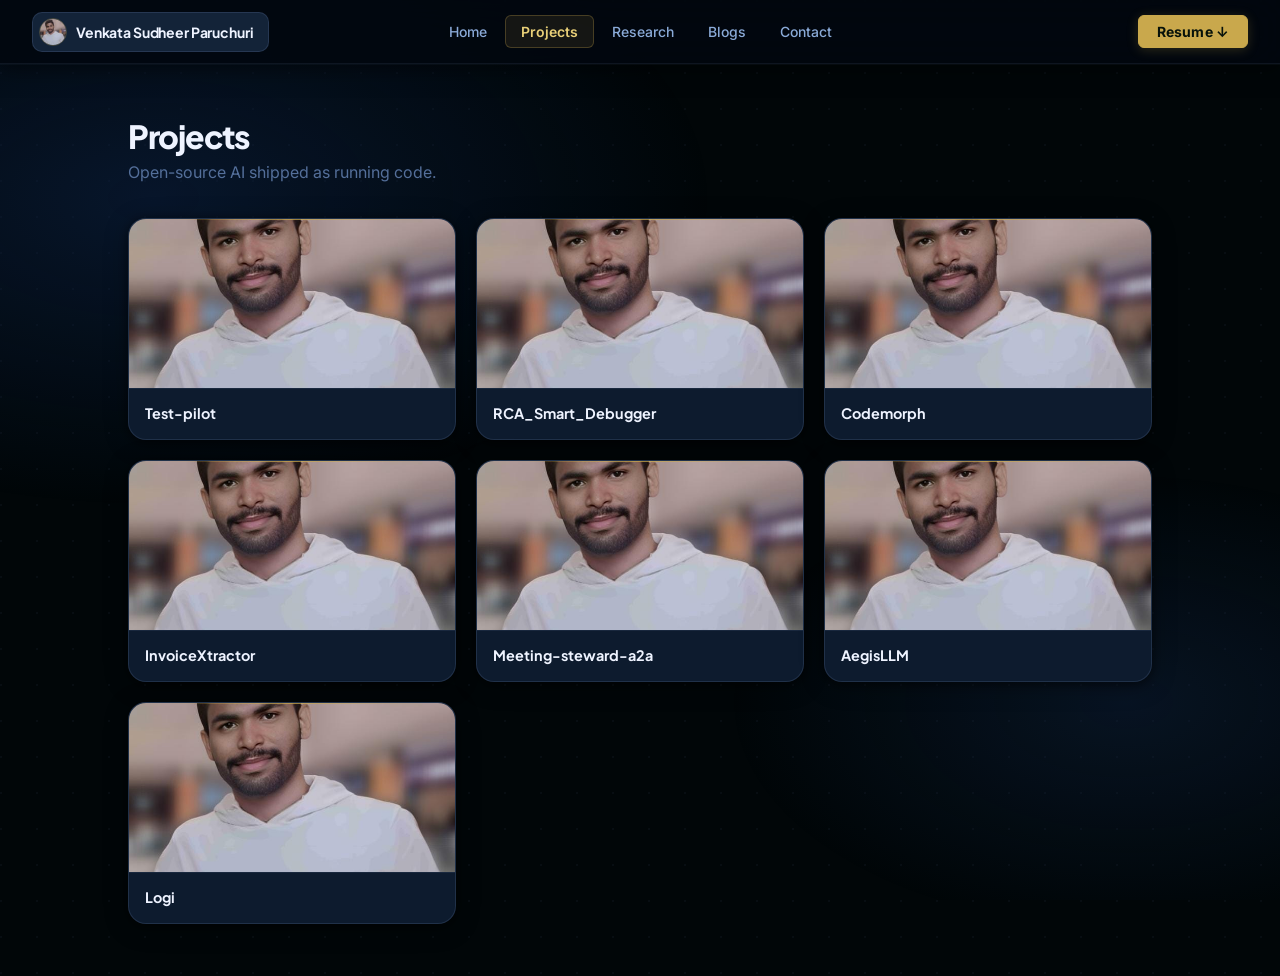
==== commit cf561d1a: "Update projects.html" ====
--- a/projects.html
+++ b/projects.html
@@ -38,16 +38,13 @@
 const username = "VenkataSudheer1863";
 
 const projects = [
-    { repo: "Agentbench-Gov",      title: "Agentbench-Gov"      },
-    { repo: "Agent_failure_atlas", title: "Agent Failure Atlas"  },
-    { repo: "RMBench",             title: "RMBench"              },
     { repo: "Test-pilot",      title: "Test-pilot"      },
+    { repo: "RCA_Smart_Debugger",      title: "RCA_Smart_Debugger"      },
+    { repo: "Codemorph",      title: "Codemorph"      },
+    { repo: "InvoiceXtractor",      title: "InvoiceXtractor"      },
+    { repo: "meeting-steward-a2a",      title: "Meeting-steward-a2a"      },
     { repo: "AegisLLM",      title: "AegisLLM"      },
-    { repo: "RCA_Smart_Debugger",      title: "RCA_Smart_Debugger"      },
-    { repo: "meeting-steward-a2a",      title: "Meeting-steward-a2a"      },
-    { repo: "Logi",      title: "Logi"      },
-    { repo: "Codemorph",      title: "Codemorph"      },
-    { repo: "InvoiceXtractor",      title: "InvoiceXtractor"      }
+    { repo: "Logi",      title: "Logi"      }
 ];
 
 const container = document.getElementById("project-cards");
